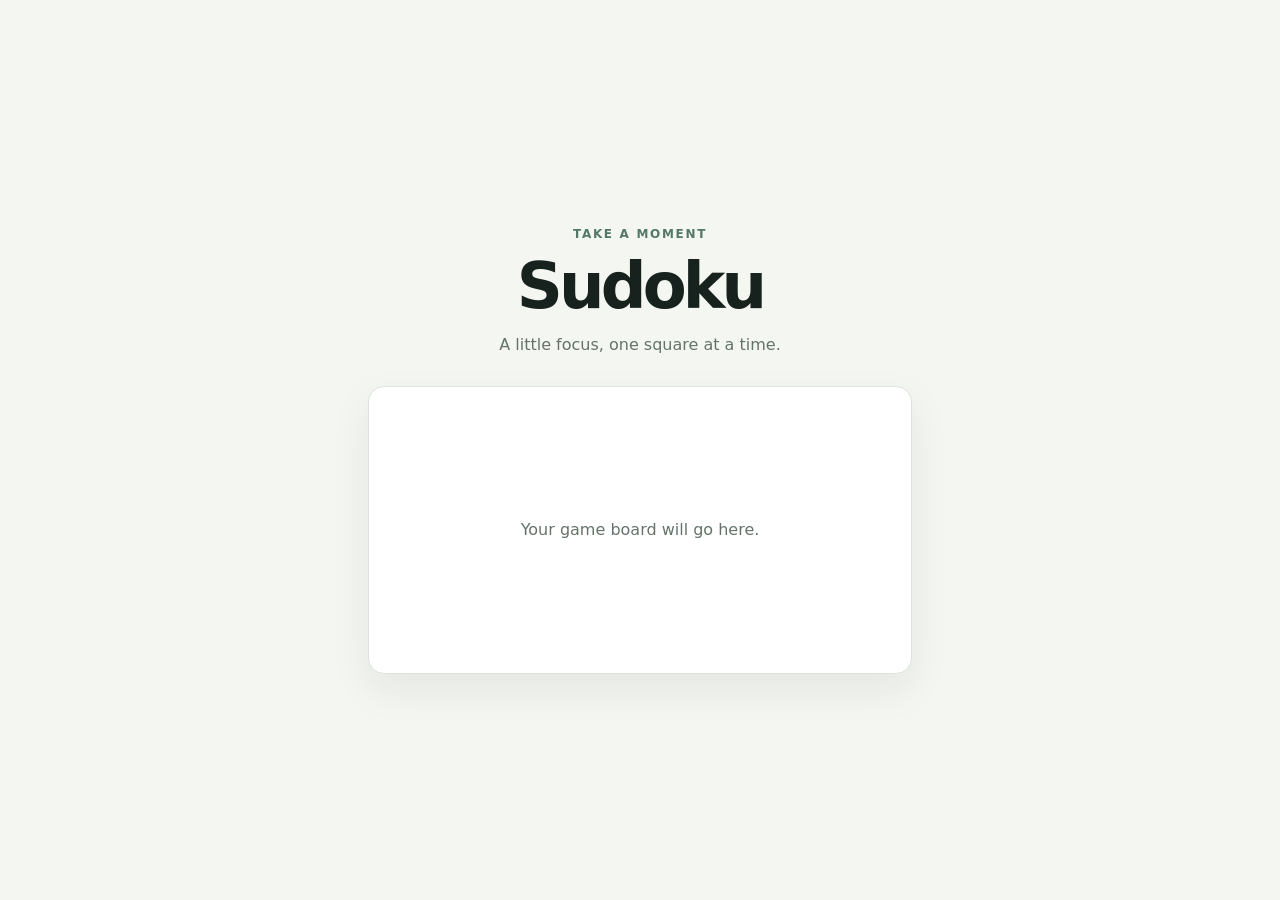
==== index.html @ d91d29fe "initial commit" ====
<!doctype html>
<html lang="en">
  <head>
    <meta charset="utf-8" />
    <meta name="viewport" content="width=device-width, initial-scale=1" />
    <meta
      name="description"
      content="A Sudoku game for your browser."
    />
    <title>Sudoku</title>
    <link rel="stylesheet" href="styles.css" />
    <script src="script.js" defer></script>
  </head>
  <body>
    <main class="app">
      <header class="app-header">
        <p class="eyebrow">Take a moment</p>
        <h1>Sudoku</h1>
        <p class="intro">A little focus, one square at a time.</p>
      </header>

      <section class="game" aria-label="Sudoku game">
        <p class="placeholder">Your game board will go here.</p>
      </section>
    </main>
  </body>
</html>
---- styles.css ----
:root {
  color-scheme: light;
  font-family: system-ui, -apple-system, BlinkMacSystemFont, "Segoe UI",
    sans-serif;
  color: #17211d;
  background: #f4f6f1;
  font-synthesis: none;
  text-rendering: optimizeLegibility;
  -webkit-font-smoothing: antialiased;
  -moz-osx-font-smoothing: grayscale;
}

* {
  box-sizing: border-box;
}

body {
  min-width: 320px;
  min-height: 100vh;
  margin: 0;
  display: grid;
  place-items: center;
  padding: 2rem 1rem;
}

.app {
  width: min(100%, 34rem);
  text-align: center;
}

.app-header {
  margin-bottom: 2rem;
}

.eyebrow {
  margin: 0 0 0.5rem;
  color: #547866;
  font-size: 0.75rem;
  font-weight: 700;
  letter-spacing: 0.14em;
  text-transform: uppercase;
}

h1 {
  margin: 0;
  font-size: clamp(2.5rem, 8vw, 4rem);
  letter-spacing: -0.06em;
}

.intro {
  margin: 0.75rem 0 0;
  color: #64736a;
}

.game {
  min-height: 18rem;
  display: grid;
  place-items: center;
  padding: 1.5rem;
  border: 1px solid #dce4dc;
  border-radius: 1rem;
  background: #fff;
  box-shadow: 0 1rem 2.5rem rgb(23 33 29 / 7%);
}

.placeholder {
  color: #64736a;
}
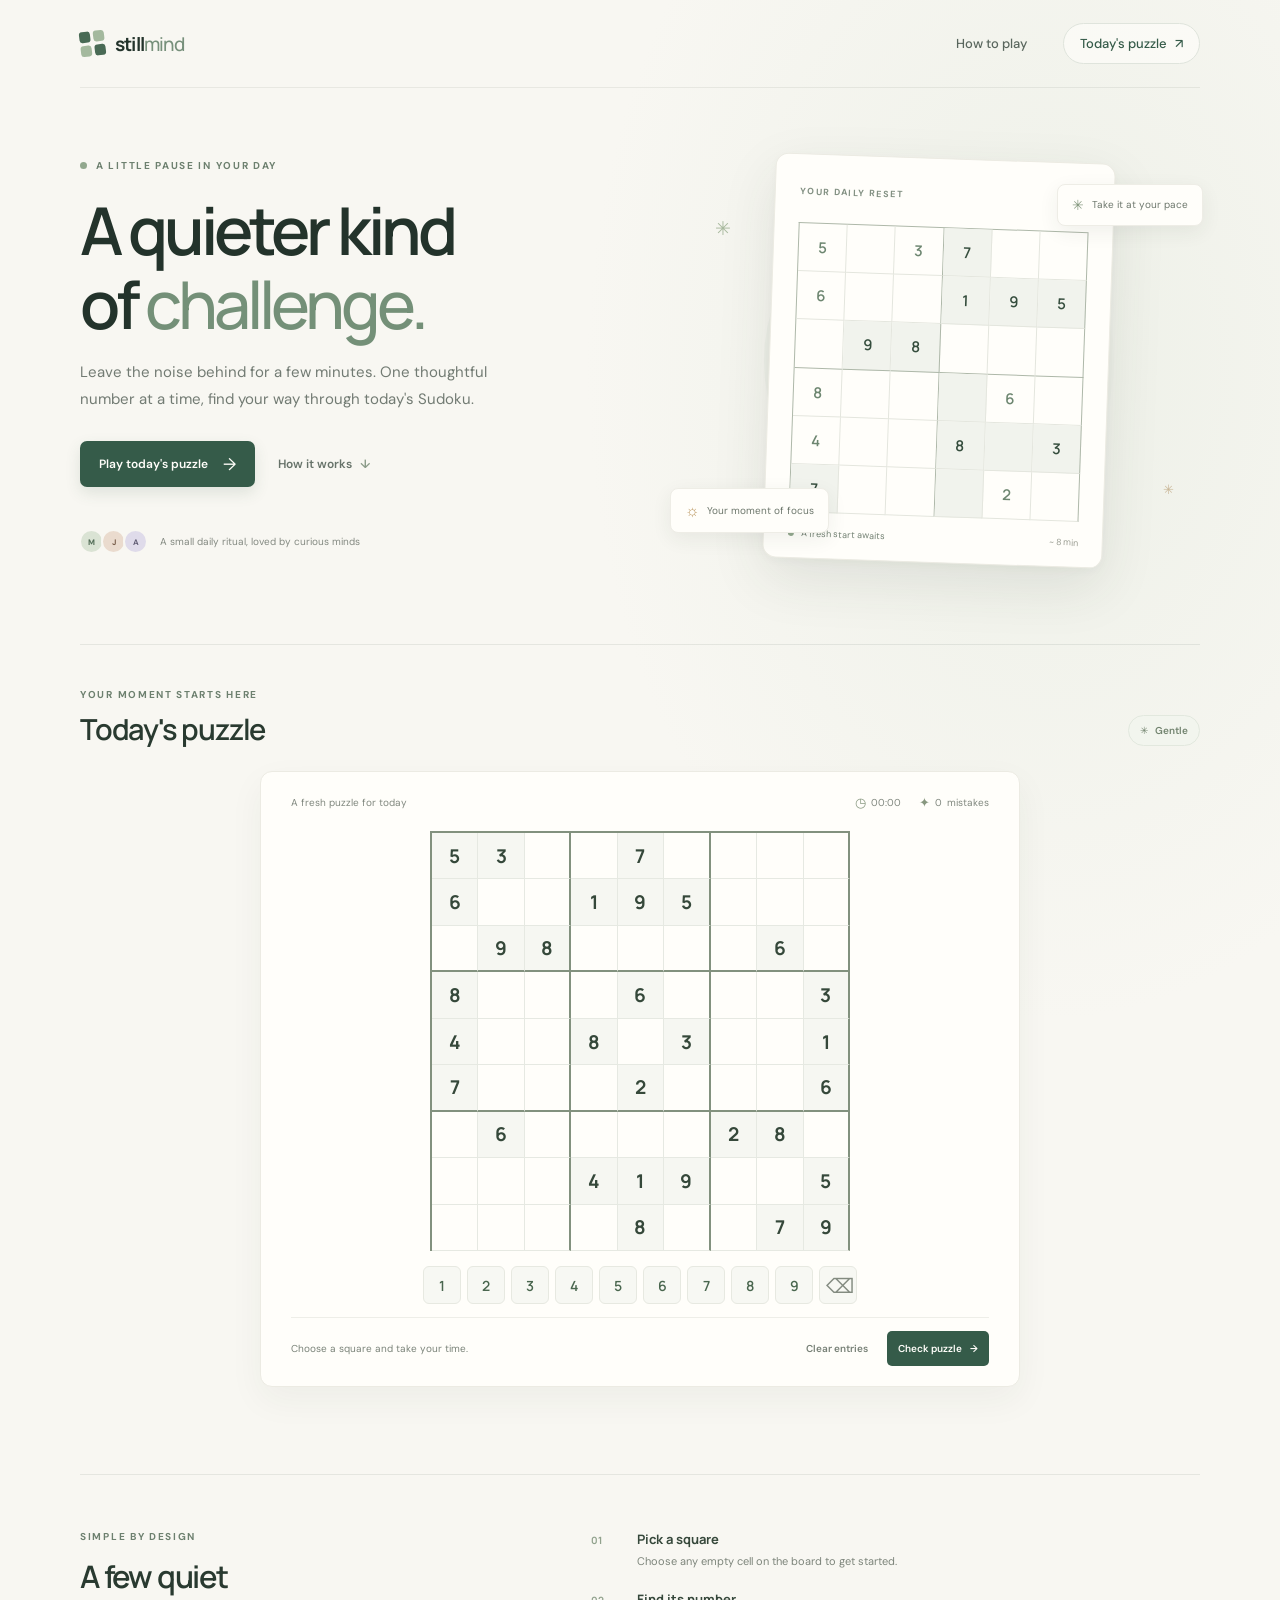
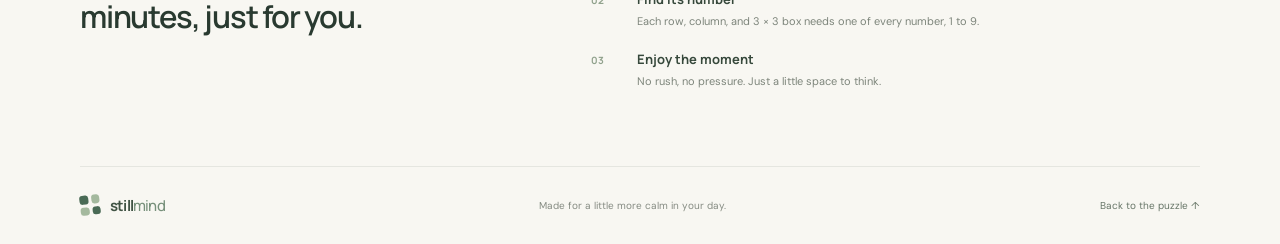
==== commit 7896a821: "Home Page" ====
--- a/index.html
+++ b/index.html
@@ -5,23 +5,148 @@
     <meta name="viewport" content="width=device-width, initial-scale=1" />
     <meta
       name="description"
-      content="A Sudoku game for your browser."
+      content="Take a mindful break with a free daily Sudoku puzzle. No rush, just one square at a time."
     />
-    <title>Sudoku</title>
+    <meta name="theme-color" content="#f8f7f2" />
+    <title>Sudoku — a little space to think</title>
     <link rel="stylesheet" href="styles.css" />
     <script src="script.js" defer></script>
   </head>
   <body>
-    <main class="app">
-      <header class="app-header">
-        <p class="eyebrow">Take a moment</p>
-        <h1>Sudoku</h1>
-        <p class="intro">A little focus, one square at a time.</p>
-      </header>
+    <header class="site-header">
+      <a class="brand" href="#" aria-label="Sudoku home">
+        <span class="brand-mark" aria-hidden="true">
+          <span></span><span></span><span></span><span></span>
+        </span>
+        <span>still<span class="brand-name">mind</span></span>
+      </a>
+      <nav class="site-nav" aria-label="Main navigation">
+        <a href="#how-to-play">How to play</a>
+        <a class="nav-cta" href="#play">Today's puzzle <span aria-hidden="true">↗</span></a>
+      </nav>
+    </header>
 
-      <section class="game" aria-label="Sudoku game">
-        <p class="placeholder">Your game board will go here.</p>
+    <main>
+      <section class="hero" aria-labelledby="hero-title">
+        <div class="hero-copy">
+          <p class="eyebrow"><span class="eyebrow-dot"></span> A little pause in your day</p>
+          <h1 id="hero-title">A quieter kind<br />of <span>challenge.</span></h1>
+          <p class="hero-description">
+            Leave the noise behind for a few minutes. One thoughtful number at a time,
+            find your way through today's Sudoku.
+          </p>
+          <div class="hero-actions">
+            <a class="button button-primary" href="#play" data-start-game>
+              Play today's puzzle <span aria-hidden="true">→</span>
+            </a>
+            <a class="text-link" href="#how-to-play">How it works <span aria-hidden="true">↓</span></a>
+          </div>
+          <div class="social-proof">
+            <span class="avatar-stack" aria-hidden="true"><i>M</i><i>J</i><i>A</i></span>
+            <span>A small daily ritual, loved by curious minds</span>
+          </div>
+        </div>
+
+        <div class="hero-art" aria-label="A preview of today's Sudoku puzzle">
+          <div class="floating-note note-top"><span class="note-icon">✳</span> Take it at your pace</div>
+          <div class="preview-card">
+            <div class="preview-heading">
+              <span class="preview-label">YOUR DAILY RESET</span>
+              <span class="calendar-icon" aria-hidden="true">✳</span>
+            </div>
+            <div class="preview-grid" aria-hidden="true">
+              <span>5</span><span></span><span>3</span><span class="mini-given">7</span><span></span><span></span>
+              <span>6</span><span></span><span></span><span>1</span><span>9</span><span>5</span>
+              <span></span><span>9</span><span>8</span><span></span><span></span><span></span>
+              <span>8</span><span></span><span></span><span></span><span>6</span><span></span>
+              <span>4</span><span></span><span></span><span>8</span><span></span><span>3</span>
+              <span>7</span><span></span><span></span><span></span><span>2</span><span></span>
+            </div>
+            <div class="preview-footer">
+              <span><span class="status-dot"></span> A fresh start awaits</span>
+              <span class="preview-time">~ 8 min</span>
+            </div>
+          </div>
+          <div class="floating-note note-bottom"><span aria-hidden="true">☼</span> Your moment of focus</div>
+          <span class="art-sparkle sparkle-one" aria-hidden="true">✳</span>
+          <span class="art-sparkle sparkle-two" aria-hidden="true">✳</span>
+        </div>
+      </section>
+
+      <section class="play-section" id="play" aria-labelledby="play-title">
+        <div class="section-heading">
+          <div>
+            <p class="eyebrow">Your moment starts here</p>
+            <h2 id="play-title">Today's puzzle</h2>
+          </div>
+          <span class="difficulty-pill"><span aria-hidden="true">✳</span> Gentle</span>
+        </div>
+
+        <div class="game-card">
+          <div class="game-topline">
+            <span class="game-date">A fresh puzzle for today</span>
+            <div class="game-stats" aria-label="Game statistics">
+              <span><span aria-hidden="true">◷</span> <span id="timer">00:00</span></span>
+              <span><span aria-hidden="true">✦</span> <span id="mistakes">0</span> mistakes</span>
+            </div>
+          </div>
+          <div
+            class="sudoku-board"
+            id="sudoku-board"
+            role="group"
+            aria-label="Sudoku board"
+          ></div>
+          <div class="number-pad" aria-label="Choose a number">
+            <button type="button" class="number-button" data-number="1" aria-label="Enter 1">1</button>
+            <button type="button" class="number-button" data-number="2" aria-label="Enter 2">2</button>
+            <button type="button" class="number-button" data-number="3" aria-label="Enter 3">3</button>
+            <button type="button" class="number-button" data-number="4" aria-label="Enter 4">4</button>
+            <button type="button" class="number-button" data-number="5" aria-label="Enter 5">5</button>
+            <button type="button" class="number-button" data-number="6" aria-label="Enter 6">6</button>
+            <button type="button" class="number-button" data-number="7" aria-label="Enter 7">7</button>
+            <button type="button" class="number-button" data-number="8" aria-label="Enter 8">8</button>
+            <button type="button" class="number-button" data-number="9" aria-label="Enter 9">9</button>
+            <button type="button" class="erase-button" data-erase aria-label="Erase selected square">⌫</button>
+          </div>
+          <div class="game-bottom">
+            <p class="game-message" id="game-message" aria-live="polite">Choose a square and take your time.</p>
+            <div class="game-actions">
+              <button type="button" class="button button-quiet" id="clear-button">Clear entries</button>
+              <button type="button" class="button button-check" id="check-button">Check puzzle <span aria-hidden="true">→</span></button>
+            </div>
+          </div>
+        </div>
+      </section>
+
+      <section class="how-section" id="how-to-play" aria-labelledby="how-title">
+        <div class="how-intro">
+          <p class="eyebrow">Simple by design</p>
+          <h2 id="how-title">A few quiet<br />minutes, just for you.</h2>
+        </div>
+        <div class="how-steps">
+          <article class="how-step">
+            <span class="step-number">01</span>
+            <div><h3>Pick a square</h3><p>Choose any empty cell on the board to get started.</p></div>
+          </article>
+          <article class="how-step">
+            <span class="step-number">02</span>
+            <div><h3>Find its number</h3><p>Each row, column, and 3 × 3 box needs one of every number, 1 to 9.</p></div>
+          </article>
+          <article class="how-step">
+            <span class="step-number">03</span>
+            <div><h3>Enjoy the moment</h3><p>No rush, no pressure. Just a little space to think.</p></div>
+          </article>
+        </div>
       </section>
     </main>
+
+    <footer class="site-footer">
+      <a class="brand footer-brand" href="#" aria-label="Stillmind home">
+        <span class="brand-mark" aria-hidden="true"><span></span><span></span><span></span><span></span></span>
+        <span>still<span class="brand-name">mind</span></span>
+      </a>
+      <p>Made for a little more calm in your day.</p>
+      <a href="#play">Back to the puzzle ↑</a>
+    </footer>
   </body>
 </html>
--- a/styles.css
+++ b/styles.css
@@ -1,68 +1,957 @@
+@import url("https://fonts.googleapis.com/css2?family=DM+Sans:wght@400;500;600;700&family=Manrope:wght@400;500;600;700;800&display=swap");
+
 :root {
   color-scheme: light;
-  font-family: system-ui, -apple-system, BlinkMacSystemFont, "Segoe UI",
-    sans-serif;
-  color: #17211d;
-  background: #f4f6f1;
+  font-family: "DM Sans", sans-serif;
+  color: #23332b;
+  background: #f8f7f2;
   font-synthesis: none;
   text-rendering: optimizeLegibility;
   -webkit-font-smoothing: antialiased;
-  -moz-osx-font-smoothing: grayscale;
+  --ink: #23332b;
+  --muted: #788078;
+  --green: #355b49;
+  --green-dark: #294a3a;
+  --sage: #e8eee6;
+  --line: #e8e8df;
+  --paper: #fffefa;
 }
 
 * {
   box-sizing: border-box;
 }
 
+html {
+  scroll-behavior: smooth;
+  scroll-padding-top: 5rem;
+}
+
 body {
   min-width: 320px;
-  min-height: 100vh;
   margin: 0;
+  background:
+    radial-gradient(ellipse at 82% 20%, rgb(223 231 218 / 42%), transparent 29rem),
+    #f8f7f2;
+}
+
+button,
+a {
+  -webkit-tap-highlight-color: transparent;
+}
+
+a {
+  color: inherit;
+  text-decoration: none;
+}
+
+button {
+  font: inherit;
+}
+
+button:focus-visible,
+a:focus-visible {
+  outline: 3px solid #9ab59d;
+  outline-offset: 3px;
+}
+
+.site-header,
+main,
+.site-footer {
+  width: min(1120px, calc(100% - 64px));
+  margin-inline: auto;
+}
+
+.site-header {
+  height: 88px;
+  display: flex;
+  align-items: center;
+  justify-content: space-between;
+  border-bottom: 1px solid rgb(42 57 47 / 8%);
+}
+
+.brand {
+  display: inline-flex;
+  align-items: center;
+  gap: 10px;
+  font-family: Manrope, sans-serif;
+  font-size: 19px;
+  font-weight: 700;
+  letter-spacing: -0.8px;
+}
+
+.brand-name {
+  color: #77907b;
+  font-weight: 500;
+}
+
+.brand-mark {
+  width: 25px;
+  height: 25px;
+  display: grid;
+  grid-template-columns: repeat(2, 1fr);
+  gap: 3px;
+  transform: rotate(-7deg);
+}
+
+.brand-mark span {
+  border-radius: 3px;
+  background: #496a55;
+}
+
+.brand-mark span:nth-child(2),
+.brand-mark span:nth-child(3) {
+  background: #a4b99e;
+}
+
+.site-nav {
+  display: flex;
+  align-items: center;
+  gap: 36px;
+  color: #59665d;
+  font-size: 13px;
+  font-weight: 500;
+}
+
+.site-nav a,
+.site-footer a {
+  transition: color 160ms ease;
+}
+
+.site-nav a:hover,
+.site-footer a:hover {
+  color: var(--green);
+}
+
+.site-nav .nav-cta {
+  padding: 11px 16px;
+  border: 1px solid #dfe4dc;
+  border-radius: 999px;
+  color: var(--green);
+  background: rgb(255 254 250 / 65%);
+}
+
+.nav-cta span {
+  margin-left: 5px;
+}
+
+.hero {
+  min-height: 556px;
+  display: grid;
+  grid-template-columns: 1.03fr 0.97fr;
+  align-items: center;
+  gap: 45px;
+  padding: 63px 0 74px;
+}
+
+.hero-copy {
+  padding-bottom: 8px;
+}
+
+.eyebrow {
+  display: flex;
+  align-items: center;
+  gap: 9px;
+  margin: 0;
+  color: #6d806f;
+  font-size: 10px;
+  font-weight: 700;
+  letter-spacing: 1.7px;
+  text-transform: uppercase;
+}
+
+.eyebrow-dot,
+.status-dot {
+  width: 7px;
+  height: 7px;
+  border-radius: 50%;
+  background: #92a88e;
+}
+
+h1,
+h2,
+h3,
+p {
+  margin-top: 0;
+}
+
+h1,
+h2,
+h3 {
+  font-family: Manrope, sans-serif;
+}
+
+h1 {
+  margin: 22px 0 18px;
+  font-size: clamp(45px, 5.2vw, 66px);
+  font-weight: 600;
+  letter-spacing: -4px;
+  line-height: 1.12;
+}
+
+h1 span {
+  color: #749078;
+  font-weight: 500;
+}
+
+.hero-description {
+  max-width: 426px;
+  margin-bottom: 28px;
+  color: #727b73;
+  font-size: 15px;
+  line-height: 1.8;
+}
+
+.hero-actions {
+  display: flex;
+  align-items: center;
+  gap: 23px;
+}
+
+.button {
+  min-height: 46px;
+  display: inline-flex;
+  align-items: center;
+  justify-content: center;
+  gap: 15px;
+  border: 0;
+  border-radius: 7px;
+  cursor: pointer;
+  font-size: 12px;
+  font-weight: 600;
+  transition: background 160ms ease, transform 160ms ease;
+}
+
+.button:hover {
+  transform: translateY(-1px);
+}
+
+.button-primary {
+  padding: 0 19px;
+  color: #fffefa;
+  background: var(--green);
+  box-shadow: 0 6px 15px rgb(53 91 73 / 13%);
+}
+
+.button-primary:hover,
+.button-check:hover {
+  background: var(--green-dark);
+}
+
+.button-primary span {
+  font-size: 17px;
+  font-weight: 400;
+}
+
+.text-link {
+  color: #67736a;
+  font-size: 12px;
+  font-weight: 600;
+}
+
+.text-link span {
+  margin-left: 5px;
+  color: #8a9b88;
+}
+
+.social-proof {
+  display: flex;
+  align-items: center;
+  gap: 12px;
+  margin-top: 42px;
+  color: #838981;
+  font-size: 10px;
+}
+
+.avatar-stack {
+  display: flex;
+  padding-left: 2px;
+}
+
+.avatar-stack i {
+  width: 25px;
+  height: 25px;
   display: grid;
   place-items: center;
-  padding: 2rem 1rem;
-}
-
-.app {
-  width: min(100%, 34rem);
-  text-align: center;
-}
-
-.app-header {
-  margin-bottom: 2rem;
-}
-
-.eyebrow {
-  margin: 0 0 0.5rem;
-  color: #547866;
-  font-size: 0.75rem;
+  margin-left: -3px;
+  border: 2px solid #f8f7f2;
+  border-radius: 50%;
+  color: #506b55;
+  background: #dae3d4;
+  font-size: 8px;
+  font-style: normal;
   font-weight: 700;
-  letter-spacing: 0.14em;
-  text-transform: uppercase;
-}
-
-h1 {
+}
+
+.avatar-stack i:nth-child(2) {
+  color: #775c49;
+  background: #eadbce;
+}
+
+.avatar-stack i:nth-child(3) {
+  color: #625e76;
+  background: #dfdbea;
+}
+
+.hero-art {
+  min-height: 385px;
+  position: relative;
+  display: grid;
+  place-items: center;
+}
+
+.hero-art::before {
+  width: 350px;
+  height: 350px;
+  position: absolute;
+  border-radius: 50%;
+  background: #edf0e7;
+  content: "";
+}
+
+.preview-card {
+  width: min(100%, 340px);
+  position: relative;
+  z-index: 1;
+  padding: 23px 24px 18px;
+  border: 1px solid #ecebe3;
+  border-radius: 13px;
+  background: var(--paper);
+  box-shadow: 0 20px 55px rgb(46 60 46 / 10%), 0 3px 8px rgb(46 60 46 / 3%);
+  transform: rotate(2deg);
+}
+
+.preview-heading,
+.preview-footer {
+  display: flex;
+  align-items: center;
+  justify-content: space-between;
+}
+
+.preview-heading {
+  margin-bottom: 17px;
+}
+
+.preview-label {
+  color: #829082;
+  font-size: 9px;
+  font-weight: 700;
+  letter-spacing: 1.4px;
+}
+
+.calendar-icon {
+  width: 28px;
+  height: 28px;
+  display: grid;
+  place-items: center;
+  border-radius: 50%;
+  color: #6f8a70;
+  background: #edf2e9;
+  font-size: 14px;
+}
+
+.preview-grid {
+  display: grid;
+  grid-template-columns: repeat(6, 1fr);
+  border-top: 1.5px solid #aeb8a9;
+  border-left: 1.5px solid #aeb8a9;
+}
+
+.preview-grid span {
+  aspect-ratio: 1;
+  display: grid;
+  place-items: center;
+  border-right: 1px solid #e4e6de;
+  border-bottom: 1px solid #e4e6de;
+  color: #6d8670;
+  font-family: Manrope, sans-serif;
+  font-size: 15px;
+  font-weight: 600;
+}
+
+.preview-grid span:nth-child(3n) {
+  border-right: 1.5px solid #aeb8a9;
+}
+
+.preview-grid span:nth-child(n + 13):nth-child(-n + 18) {
+  border-bottom: 1.5px solid #aeb8a9;
+}
+
+.preview-grid span:nth-child(6n + 1) {
+  border-left: 0;
+}
+
+.preview-grid span:nth-child(4),
+.preview-grid span:nth-child(10),
+.preview-grid span:nth-child(11),
+.preview-grid span:nth-child(12),
+.preview-grid span:nth-child(14),
+.preview-grid span:nth-child(15),
+.preview-grid span:nth-child(22),
+.preview-grid span:nth-child(28),
+.preview-grid span:nth-child(29),
+.preview-grid span:nth-child(30),
+.preview-grid span:nth-child(31),
+.preview-grid span:nth-child(34) {
+  color: #354d3d;
+  background: #f1f3ed;
+}
+
+.preview-footer {
+  margin-top: 15px;
+  color: #728072;
+  font-size: 9px;
+}
+
+.preview-footer > span:first-child {
+  display: flex;
+  align-items: center;
+  gap: 7px;
+}
+
+.status-dot {
+  width: 6px;
+  height: 6px;
+}
+
+.preview-time {
+  color: #9a9d92;
+}
+
+.floating-note {
+  position: absolute;
+  z-index: 2;
+  display: flex;
+  align-items: center;
+  gap: 8px;
+  padding: 11px 14px;
+  border: 1px solid #eeede6;
+  border-radius: 8px;
+  background: var(--paper);
+  box-shadow: 0 6px 20px rgb(46 60 46 / 7%);
+  color: #6d776c;
+  font-size: 10px;
+}
+
+.note-top {
+  top: 26px;
+  right: -3px;
+}
+
+.note-icon {
+  color: #83977d;
+  font-size: 14px;
+}
+
+.note-bottom {
+  bottom: 30px;
+  left: -9px;
+}
+
+.note-bottom > span {
+  color: #bd9a65;
+  font-size: 16px;
+}
+
+.art-sparkle {
+  position: absolute;
+  color: #a8b99e;
+  font-size: 19px;
+}
+
+.sparkle-one {
+  top: 58px;
+  left: 36px;
+}
+
+.sparkle-two {
+  right: 26px;
+  bottom: 65px;
+  color: #c9b797;
+  font-size: 13px;
+}
+
+.play-section {
+  padding: 43px 0 87px;
+  border-top: 1px solid rgb(42 57 47 / 9%);
+}
+
+.section-heading {
+  display: flex;
+  align-items: end;
+  justify-content: space-between;
+  margin-bottom: 22px;
+}
+
+.section-heading .eyebrow {
+  margin-bottom: 8px;
+}
+
+h2 {
+  margin-bottom: 0;
+  color: #293a30;
+  font-size: 29px;
+  font-weight: 600;
+  letter-spacing: -1.2px;
+}
+
+.difficulty-pill {
+  display: inline-flex;
+  align-items: center;
+  gap: 7px;
+  margin-bottom: 3px;
+  padding: 8px 11px;
+  border: 1px solid #e2e8de;
+  border-radius: 999px;
+  color: #71836e;
+  background: #f2f5ee;
+  font-size: 10px;
+  font-weight: 600;
+}
+
+.game-card {
+  max-width: 760px;
+  margin-inline: auto;
+  padding: 22px 30px 19px;
+  border: 1px solid #ecebe3;
+  border-radius: 12px;
+  background: var(--paper);
+  box-shadow: 0 13px 35px rgb(46 60 46 / 5%);
+}
+
+.game-topline,
+.game-stats,
+.game-bottom,
+.game-actions {
+  display: flex;
+  align-items: center;
+}
+
+.game-topline,
+.game-bottom {
+  justify-content: space-between;
+}
+
+.game-date,
+.game-stats {
+  color: #81887f;
+  font-size: 10px;
+}
+
+.game-stats {
+  gap: 18px;
+}
+
+.game-stats > span {
+  display: inline-flex;
+  align-items: center;
+  gap: 5px;
+}
+
+.game-stats > span > span:first-child {
+  color: #87977f;
+  font-size: 13px;
+}
+
+.sudoku-board {
+  width: min(100%, 420px);
+  display: grid;
+  grid-template-columns: repeat(9, minmax(0, 1fr));
+  overflow: hidden;
+  margin: 20px auto 15px;
+  border-top: 2px solid #82917e;
+  border-left: 2px solid #82917e;
+  background: white;
+  touch-action: manipulation;
+}
+
+.sudoku-cell {
+  aspect-ratio: 1;
+  display: grid;
+  place-items: center;
+  min-width: 0;
+  padding: 0;
+  border: 0;
+  border-right: 1px solid #e6e9e2;
+  border-bottom: 1px solid #e6e9e2;
+  border-radius: 0;
+  color: #6a876e;
+  background: #fffefa;
+  cursor: pointer;
+  font-family: Manrope, sans-serif;
+  font-size: clamp(14px, 3.2vw, 19px);
+  font-weight: 500;
+  transition: background 100ms ease;
+}
+
+.sudoku-cell:nth-child(3n) {
+  border-right: 2px solid #82917e;
+}
+
+.sudoku-cell:nth-child(n + 19):nth-child(-n + 27),
+.sudoku-cell:nth-child(n + 46):nth-child(-n + 54) {
+  border-bottom: 2px solid #82917e;
+}
+
+.sudoku-cell.given {
+  color: #35483a;
+  background: #f6f7f2;
+  font-weight: 700;
+}
+
+.sudoku-cell.related {
+  background: #f0f3ec;
+}
+
+.sudoku-cell.same-number {
+  color: #355b49;
+  background: #e4ecdf;
+  font-weight: 700;
+}
+
+.sudoku-cell.selected {
+  position: relative;
+  z-index: 1;
+  outline: 2px solid #789477;
+  outline-offset: -2px;
+  background: #e7eee2;
+}
+
+.sudoku-cell.error {
+  color: #a34f42;
+  background: #f7e9e5;
+}
+
+.sudoku-cell:disabled {
+  cursor: default;
+  opacity: 1;
+  -webkit-text-fill-color: currentColor;
+}
+
+.number-pad {
+  display: flex;
+  flex-wrap: wrap;
+  justify-content: center;
+  gap: 6px;
+  margin: 0 auto;
+}
+
+.number-button,
+.erase-button {
+  width: 38px;
+  height: 38px;
+  display: grid;
+  place-items: center;
+  border: 1px solid #e7e9e1;
+  border-radius: 6px;
+  color: #49664e;
+  background: #f7f8f3;
+  cursor: pointer;
+  font-family: Manrope, sans-serif;
+  font-size: 14px;
+  font-weight: 600;
+  transition: background 140ms ease, border-color 140ms ease;
+}
+
+.number-button:hover,
+.erase-button:hover {
+  border-color: #bfcebb;
+  background: #eaf0e6;
+}
+
+.erase-button {
+  color: #838b80;
+  font-size: 20px;
+}
+
+.game-bottom {
+  min-height: 50px;
+  gap: 14px;
+  margin-top: 13px;
+  padding-top: 12px;
+  border-top: 1px solid #eeeee8;
+}
+
+.game-message {
+  margin-bottom: 0;
+  color: #7a8379;
+  font-size: 10px;
+}
+
+.game-message.success {
+  color: #47774e;
+  font-weight: 600;
+}
+
+.game-message.error-message {
+  color: #a34f42;
+}
+
+.game-actions {
+  gap: 8px;
+}
+
+.button-quiet,
+.button-check {
+  min-height: 35px;
+  padding: 0 11px;
+  border-radius: 5px;
+  font-size: 10px;
+}
+
+.button-quiet {
+  color: #778076;
+  background: transparent;
+}
+
+.button-quiet:hover {
+  background: #f1f3ed;
+}
+
+.button-check {
+  gap: 8px;
+  color: #fffefa;
+  background: var(--green);
+}
+
+.how-section {
+  display: grid;
+  grid-template-columns: 0.85fr 1.15fr;
+  gap: 60px;
+  padding: 55px 0 75px;
+  border-top: 1px solid rgb(42 57 47 / 9%);
+}
+
+.how-intro .eyebrow {
+  margin-bottom: 13px;
+}
+
+.how-intro h2 {
+  font-size: 31px;
+  line-height: 1.3;
+}
+
+.how-steps {
+  display: grid;
+  gap: 20px;
+}
+
+.how-step {
+  display: grid;
+  grid-template-columns: 33px 1fr;
+  gap: 13px;
+}
+
+.step-number {
+  padding-top: 3px;
+  color: #91a28d;
+  font-family: Manrope, sans-serif;
+  font-size: 10px;
+  font-weight: 700;
+}
+
+.how-step h3 {
+  margin-bottom: 4px;
+  color: #36483b;
+  font-size: 13px;
+  font-weight: 700;
+}
+
+.how-step p {
+  margin-bottom: 0;
+  color: #7d857b;
+  font-size: 11px;
+  line-height: 1.65;
+}
+
+.site-footer {
+  min-height: 78px;
+  display: flex;
+  align-items: center;
+  justify-content: space-between;
+  border-top: 1px solid rgb(42 57 47 / 9%);
+  color: #858b82;
+  font-size: 10px;
+}
+
+.footer-brand {
+  color: #405344;
+  font-size: 15px;
+}
+
+.footer-brand .brand-mark {
+  width: 20px;
+  height: 20px;
+}
+
+.site-footer p {
   margin: 0;
-  font-size: clamp(2.5rem, 8vw, 4rem);
-  letter-spacing: -0.06em;
-}
-
-.intro {
-  margin: 0.75rem 0 0;
-  color: #64736a;
-}
-
-.game {
-  min-height: 18rem;
-  display: grid;
-  place-items: center;
-  padding: 1.5rem;
-  border: 1px solid #dce4dc;
-  border-radius: 1rem;
-  background: #fff;
-  box-shadow: 0 1rem 2.5rem rgb(23 33 29 / 7%);
-}
-
-.placeholder {
-  color: #64736a;
-}
+}
+
+.site-footer > a:last-child {
+  color: #667567;
+}
+
+@media (max-width: 760px) {
+  .site-header,
+  main,
+  .site-footer {
+    width: min(100% - 40px, 560px);
+  }
+
+  .site-header {
+    height: 72px;
+  }
+
+  .site-nav {
+    gap: 16px;
+    font-size: 11px;
+  }
+
+  .site-nav .nav-cta {
+    padding: 9px 11px;
+  }
+
+  .hero {
+    grid-template-columns: 1fr;
+    gap: 15px;
+    padding: 58px 0 54px;
+  }
+
+  h1 {
+    font-size: clamp(46px, 10vw, 62px);
+  }
+
+  .hero-art {
+    min-height: 335px;
+    margin-top: 5px;
+  }
+
+  .hero-art::before {
+    width: 300px;
+    height: 300px;
+  }
+
+  .preview-card {
+    width: min(100% - 38px, 330px);
+  }
+
+  .note-top {
+    top: 7px;
+    right: 0;
+  }
+
+  .note-bottom {
+    bottom: 12px;
+    left: 0;
+  }
+
+  .play-section {
+    padding: 35px 0 65px;
+  }
+
+  .game-card {
+    padding: 18px 17px 15px;
+  }
+
+  .how-section {
+    grid-template-columns: 1fr;
+    gap: 28px;
+    padding: 45px 0 55px;
+  }
+}
+
+@media (max-width: 480px) {
+  .site-header,
+  main,
+  .site-footer {
+    width: calc(100% - 32px);
+  }
+
+  .brand {
+    gap: 7px;
+    font-size: 17px;
+  }
+
+  .site-nav {
+    gap: 12px;
+    font-size: 10px;
+  }
+
+  .site-nav .nav-cta {
+    padding: 8px 9px;
+  }
+
+  .hero {
+    padding-top: 45px;
+  }
+
+  h1 {
+    letter-spacing: -3px;
+  }
+
+  .hero-description {
+    font-size: 14px;
+  }
+
+  .social-proof {
+    margin-top: 31px;
+    font-size: 9px;
+  }
+
+  .section-heading {
+    align-items: center;
+  }
+
+  h2 {
+    font-size: 26px;
+  }
+
+  .game-card {
+    padding-inline: 11px;
+  }
+
+  .game-date,
+  .game-stats {
+    font-size: 9px;
+  }
+
+  .game-stats {
+    gap: 9px;
+  }
+
+  .number-pad {
+    gap: 4px;
+  }
+
+  .number-button,
+  .erase-button {
+    width: 32px;
+    height: 36px;
+  }
+
+  .game-bottom {
+    align-items: flex-start;
+    flex-direction: column;
+  }
+
+  .site-footer {
+    min-height: 90px;
+    flex-wrap: wrap;
+    gap: 4px 12px;
+    padding: 15px 0;
+  }
+
+  .site-footer p {
+    order: 1;
+    width: 100%;
+  }
+}
+
+@media (prefers-reduced-motion: reduce) {
+  *,
+  *::before,
+  *::after {
+    scroll-behavior: auto !important;
+    transition-duration: 0.01ms !important;
+  }
+}
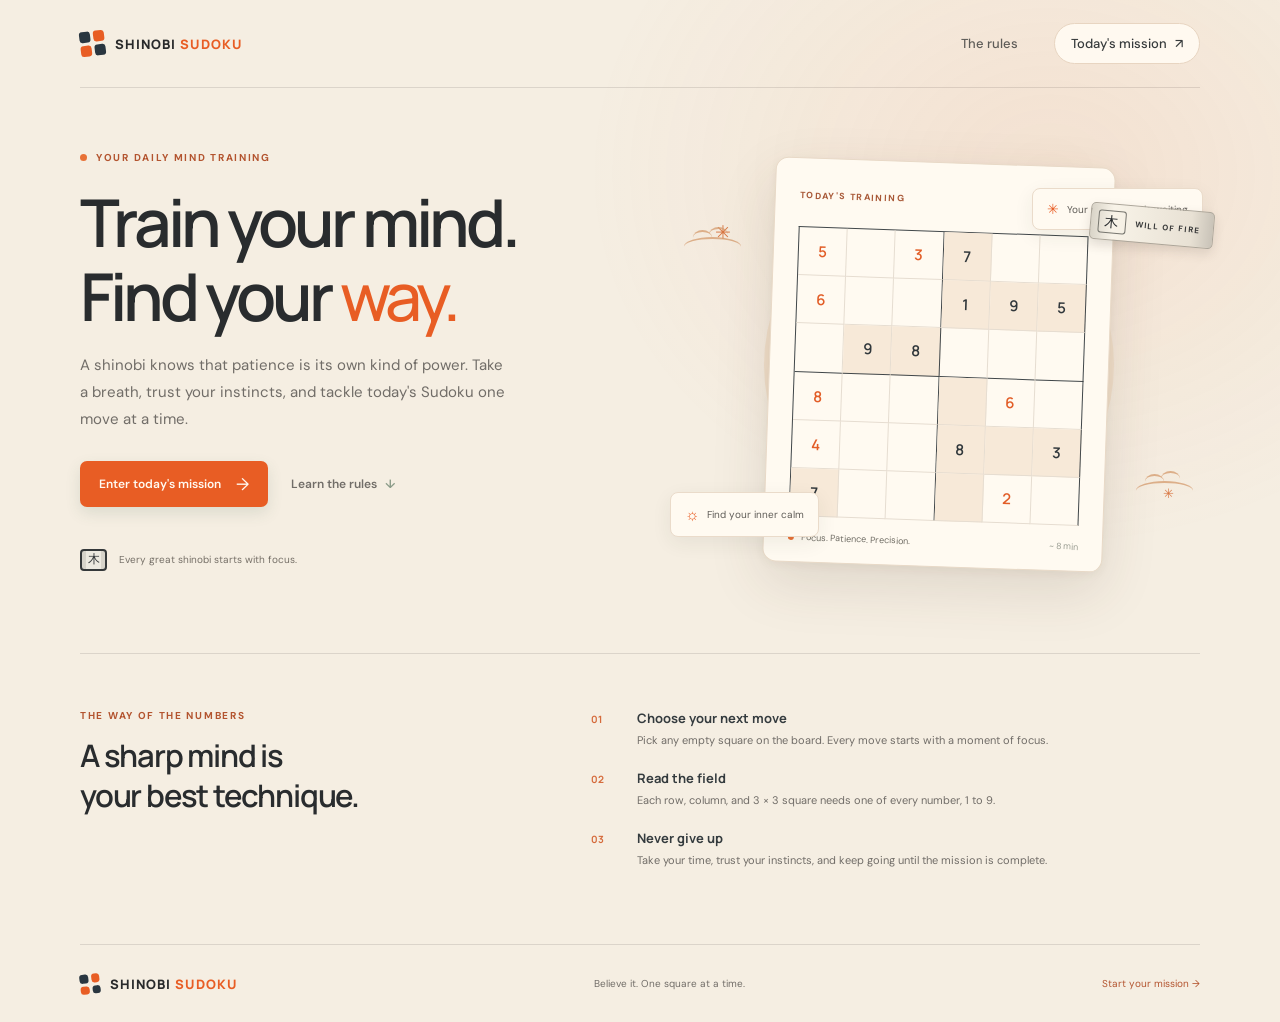
==== commit 1ab5f4b3: "Puzzle Page" ====
--- a/index.html
+++ b/index.html
@@ -5,53 +5,55 @@
     <meta name="viewport" content="width=device-width, initial-scale=1" />
     <meta
       name="description"
-      content="Take a mindful break with a free daily Sudoku puzzle. No rush, just one square at a time."
+      content="Train your focus with a Naruto-inspired daily Sudoku challenge. Take a breath, trust your instincts, and find your next move."
     />
-    <meta name="theme-color" content="#f8f7f2" />
-    <title>Sudoku — a little space to think</title>
+    <meta name="theme-color" content="#f5eee2" />
+    <title>Shinobi Sudoku — Train your mind</title>
     <link rel="stylesheet" href="styles.css" />
-    <script src="script.js" defer></script>
   </head>
-  <body>
+  <body class="home-page">
     <header class="site-header">
-      <a class="brand" href="#" aria-label="Sudoku home">
-        <span class="brand-mark" aria-hidden="true">
-          <span></span><span></span><span></span><span></span>
-        </span>
-        <span>still<span class="brand-name">mind</span></span>
+      <a class="brand" href="index.html" aria-label="Shinobi Sudoku home">
+        <span class="brand-mark" aria-hidden="true"><span></span><span></span><span></span><span></span></span>
+        <span class="brand-title">SHINOBI <span>SUDOKU</span></span>
       </a>
       <nav class="site-nav" aria-label="Main navigation">
-        <a href="#how-to-play">How to play</a>
-        <a class="nav-cta" href="#play">Today's puzzle <span aria-hidden="true">↗</span></a>
+        <a href="#how-to-play">The rules</a>
+        <a class="nav-cta" href="puzzle.html">Today's mission <span aria-hidden="true">↗</span></a>
       </nav>
     </header>
 
     <main>
       <section class="hero" aria-labelledby="hero-title">
         <div class="hero-copy">
-          <p class="eyebrow"><span class="eyebrow-dot"></span> A little pause in your day</p>
-          <h1 id="hero-title">A quieter kind<br />of <span>challenge.</span></h1>
+          <p class="eyebrow"><span class="eyebrow-dot"></span> Your daily mind training</p>
+          <h1 id="hero-title">Train your mind.<br />Find your <span>way.</span></h1>
           <p class="hero-description">
-            Leave the noise behind for a few minutes. One thoughtful number at a time,
-            find your way through today's Sudoku.
+            A shinobi knows that patience is its own kind of power. Take a breath,
+            trust your instincts, and tackle today's Sudoku one move at a time.
           </p>
           <div class="hero-actions">
-            <a class="button button-primary" href="#play" data-start-game>
-              Play today's puzzle <span aria-hidden="true">→</span>
+            <a class="button button-primary" href="puzzle.html">
+              Enter today's mission <span aria-hidden="true">→</span>
             </a>
-            <a class="text-link" href="#how-to-play">How it works <span aria-hidden="true">↓</span></a>
+            <a class="text-link" href="#how-to-play">Learn the rules <span aria-hidden="true">↓</span></a>
           </div>
           <div class="social-proof">
-            <span class="avatar-stack" aria-hidden="true"><i>M</i><i>J</i><i>A</i></span>
-            <span>A small daily ritual, loved by curious minds</span>
+            <span class="headband-stamp" aria-hidden="true">木</span>
+            <span>Every great shinobi starts with focus.</span>
           </div>
         </div>
 
-        <div class="hero-art" aria-label="A preview of today's Sudoku puzzle">
-          <div class="floating-note note-top"><span class="note-icon">✳</span> Take it at your pace</div>
+        <div class="hero-art" aria-label="An illustrated shinobi-inspired Sudoku preview">
+          <div class="art-sun"></div>
+          <span class="art-cloud cloud-one" aria-hidden="true"></span>
+          <span class="art-cloud cloud-two" aria-hidden="true"></span>
+          <span class="art-sparkle sparkle-one" aria-hidden="true">✳</span>
+          <span class="art-sparkle sparkle-two" aria-hidden="true">✳</span>
+          <div class="headband-banner"><span class="headband-symbol" aria-hidden="true">木</span><span>WILL OF FIRE</span></div>
           <div class="preview-card">
             <div class="preview-heading">
-              <span class="preview-label">YOUR DAILY RESET</span>
+              <span class="preview-label">TODAY'S TRAINING</span>
               <span class="calendar-icon" aria-hidden="true">✳</span>
             </div>
             <div class="preview-grid" aria-hidden="true">
@@ -63,90 +65,44 @@
               <span>7</span><span></span><span></span><span></span><span>2</span><span></span>
             </div>
             <div class="preview-footer">
-              <span><span class="status-dot"></span> A fresh start awaits</span>
+              <span><span class="status-dot"></span> Focus. Patience. Precision.</span>
               <span class="preview-time">~ 8 min</span>
             </div>
           </div>
-          <div class="floating-note note-bottom"><span aria-hidden="true">☼</span> Your moment of focus</div>
-          <span class="art-sparkle sparkle-one" aria-hidden="true">✳</span>
-          <span class="art-sparkle sparkle-two" aria-hidden="true">✳</span>
-        </div>
-      </section>
-
-      <section class="play-section" id="play" aria-labelledby="play-title">
-        <div class="section-heading">
-          <div>
-            <p class="eyebrow">Your moment starts here</p>
-            <h2 id="play-title">Today's puzzle</h2>
-          </div>
-          <span class="difficulty-pill"><span aria-hidden="true">✳</span> Gentle</span>
-        </div>
-
-        <div class="game-card">
-          <div class="game-topline">
-            <span class="game-date">A fresh puzzle for today</span>
-            <div class="game-stats" aria-label="Game statistics">
-              <span><span aria-hidden="true">◷</span> <span id="timer">00:00</span></span>
-              <span><span aria-hidden="true">✦</span> <span id="mistakes">0</span> mistakes</span>
-            </div>
-          </div>
-          <div
-            class="sudoku-board"
-            id="sudoku-board"
-            role="group"
-            aria-label="Sudoku board"
-          ></div>
-          <div class="number-pad" aria-label="Choose a number">
-            <button type="button" class="number-button" data-number="1" aria-label="Enter 1">1</button>
-            <button type="button" class="number-button" data-number="2" aria-label="Enter 2">2</button>
-            <button type="button" class="number-button" data-number="3" aria-label="Enter 3">3</button>
-            <button type="button" class="number-button" data-number="4" aria-label="Enter 4">4</button>
-            <button type="button" class="number-button" data-number="5" aria-label="Enter 5">5</button>
-            <button type="button" class="number-button" data-number="6" aria-label="Enter 6">6</button>
-            <button type="button" class="number-button" data-number="7" aria-label="Enter 7">7</button>
-            <button type="button" class="number-button" data-number="8" aria-label="Enter 8">8</button>
-            <button type="button" class="number-button" data-number="9" aria-label="Enter 9">9</button>
-            <button type="button" class="erase-button" data-erase aria-label="Erase selected square">⌫</button>
-          </div>
-          <div class="game-bottom">
-            <p class="game-message" id="game-message" aria-live="polite">Choose a square and take your time.</p>
-            <div class="game-actions">
-              <button type="button" class="button button-quiet" id="clear-button">Clear entries</button>
-              <button type="button" class="button button-check" id="check-button">Check puzzle <span aria-hidden="true">→</span></button>
-            </div>
-          </div>
+          <div class="floating-note note-top"><span class="note-icon">✳</span> Your next move is waiting</div>
+          <div class="floating-note note-bottom"><span aria-hidden="true">☼</span> Find your inner calm</div>
         </div>
       </section>
 
       <section class="how-section" id="how-to-play" aria-labelledby="how-title">
         <div class="how-intro">
-          <p class="eyebrow">Simple by design</p>
-          <h2 id="how-title">A few quiet<br />minutes, just for you.</h2>
+          <p class="eyebrow">The way of the numbers</p>
+          <h2 id="how-title">A sharp mind is<br />your best technique.</h2>
         </div>
         <div class="how-steps">
           <article class="how-step">
             <span class="step-number">01</span>
-            <div><h3>Pick a square</h3><p>Choose any empty cell on the board to get started.</p></div>
+            <div><h3>Choose your next move</h3><p>Pick any empty square on the board. Every move starts with a moment of focus.</p></div>
           </article>
           <article class="how-step">
             <span class="step-number">02</span>
-            <div><h3>Find its number</h3><p>Each row, column, and 3 × 3 box needs one of every number, 1 to 9.</p></div>
+            <div><h3>Read the field</h3><p>Each row, column, and 3 × 3 square needs one of every number, 1 to 9.</p></div>
           </article>
           <article class="how-step">
             <span class="step-number">03</span>
-            <div><h3>Enjoy the moment</h3><p>No rush, no pressure. Just a little space to think.</p></div>
+            <div><h3>Never give up</h3><p>Take your time, trust your instincts, and keep going until the mission is complete.</p></div>
           </article>
         </div>
       </section>
     </main>
 
     <footer class="site-footer">
-      <a class="brand footer-brand" href="#" aria-label="Stillmind home">
+      <a class="brand footer-brand" href="index.html" aria-label="Shinobi Sudoku home">
         <span class="brand-mark" aria-hidden="true"><span></span><span></span><span></span><span></span></span>
-        <span>still<span class="brand-name">mind</span></span>
+        <span class="brand-title">SHINOBI <span>SUDOKU</span></span>
       </a>
-      <p>Made for a little more calm in your day.</p>
-      <a href="#play">Back to the puzzle ↑</a>
+      <p>Believe it. One square at a time.</p>
+      <a href="puzzle.html">Start your mission →</a>
     </footer>
   </body>
 </html>
--- a/styles.css
+++ b/styles.css
@@ -955,3 +955,453 @@
     transition-duration: 0.01ms !important;
   }
 }
+
+/* Shinobi-inspired palette and motifs */
+:root {
+  color: #24292c;
+  background: #f5eee2;
+  --ink: #24292c;
+  --muted: #716d68;
+  --green: #e85d24;
+  --green-dark: #c94818;
+  --sage: #f4dfca;
+  --line: #e8d9c7;
+  --paper: #fffaf1;
+}
+
+body {
+  color: #24292c;
+  background:
+    radial-gradient(ellipse at 82% 17%, rgb(226 112 56 / 10%), transparent 29rem),
+    #f5eee2;
+}
+
+.site-header {
+  border-bottom-color: rgb(46 43 40 / 13%);
+}
+
+.brand-title {
+  color: #292a2b;
+  font-family: Manrope, sans-serif;
+  font-size: 13px;
+  font-weight: 800;
+  letter-spacing: 1.05px;
+}
+
+.brand-title > span {
+  color: #e85d24;
+}
+
+.brand-mark {
+  position: relative;
+  transform: rotate(-7deg);
+}
+
+.brand-mark span {
+  background: #293640;
+}
+
+.brand-mark span:nth-child(2),
+.brand-mark span:nth-child(3) {
+  background: #e85d24;
+}
+
+.site-nav {
+  color: #5e5c58;
+}
+
+.site-nav .nav-cta {
+  border-color: #e8d5c1;
+  color: #373b3c;
+  background: #fff9f0;
+}
+
+.eyebrow {
+  color: #b3542f;
+}
+
+.eyebrow-dot,
+.status-dot {
+  background: #e87136;
+}
+
+h1 {
+  color: #292c2e;
+}
+
+h1 span {
+  color: #e85d24;
+}
+
+.hero-description,
+.text-link {
+  color: #716d68;
+}
+
+.button-primary,
+.button-check {
+  color: #fffaf1;
+  background: #e85d24;
+}
+
+.button-primary:hover,
+.button-check:hover {
+  background: #c94818;
+}
+
+.social-proof {
+  color: #756f67;
+}
+
+.headband-stamp {
+  width: 27px;
+  height: 22px;
+  display: grid;
+  place-items: center;
+  border: 2px solid #34383a;
+  border-radius: 4px;
+  color: #34383a;
+  background: linear-gradient(90deg, #d6d3ca 0 17%, #ece9e0 17% 83%, #d6d3ca 83%);
+  font-size: 12px;
+  font-weight: 700;
+}
+
+.hero-art::before {
+  width: 350px;
+  height: 350px;
+  background: #f1dfca;
+}
+
+.art-sun {
+  width: 245px;
+  height: 245px;
+  position: absolute;
+  top: 26px;
+  left: 50%;
+  border-radius: 50%;
+  background: #e85d24;
+  opacity: 0.12;
+  transform: translateX(-50%);
+}
+
+.art-cloud {
+  width: 57px;
+  height: 19px;
+  position: absolute;
+  z-index: 1;
+  border-top: 2px solid #d59b6d;
+  border-radius: 50%;
+  opacity: 0.75;
+}
+
+.art-cloud::before,
+.art-cloud::after {
+  width: 19px;
+  height: 13px;
+  position: absolute;
+  top: -9px;
+  border-top: 2px solid #d59b6d;
+  border-radius: 50%;
+  content: "";
+}
+
+.art-cloud::before {
+  left: 9px;
+}
+
+.art-cloud::after {
+  left: 25px;
+  top: -12px;
+}
+
+.cloud-one {
+  top: 75px;
+  left: 5px;
+}
+
+.cloud-two {
+  right: 7px;
+  bottom: 67px;
+}
+
+.preview-card {
+  border-color: #e8d9c7;
+  background: #fffaf1;
+  box-shadow: 0 20px 55px rgb(81 54 37 / 13%), 0 3px 8px rgb(81 54 37 / 5%);
+}
+
+.preview-label {
+  color: #a85837;
+}
+
+.calendar-icon {
+  color: #d35c2a;
+  background: #f7e5d1;
+}
+
+.preview-grid {
+  border-color: #41474a;
+}
+
+.preview-grid span {
+  border-color: #e6ddd1;
+  color: #e25d27;
+}
+
+.preview-grid span:nth-child(3n) {
+  border-right-color: #41474a;
+}
+
+.preview-grid span:nth-child(n + 13):nth-child(-n + 18) {
+  border-bottom-color: #41474a;
+}
+
+.preview-grid span:nth-child(4),
+.preview-grid span:nth-child(10),
+.preview-grid span:nth-child(11),
+.preview-grid span:nth-child(12),
+.preview-grid span:nth-child(14),
+.preview-grid span:nth-child(15),
+.preview-grid span:nth-child(22),
+.preview-grid span:nth-child(28),
+.preview-grid span:nth-child(29),
+.preview-grid span:nth-child(30),
+.preview-grid span:nth-child(31),
+.preview-grid span:nth-child(34) {
+  color: #30373b;
+  background: #f7e9d8;
+}
+
+.preview-footer {
+  color: #706d65;
+}
+
+.floating-note {
+  border-color: #eadbca;
+  background: #fffaf1;
+  color: #5f5c57;
+}
+
+.note-icon,
+.note-bottom > span {
+  color: #e85d24;
+}
+
+.sparkle-one,
+.sparkle-two {
+  color: #d87642;
+}
+
+.headband-banner {
+  position: absolute;
+  top: 45px;
+  right: -14px;
+  z-index: 3;
+  display: flex;
+  align-items: center;
+  gap: 9px;
+  padding: 6px 13px 6px 7px;
+  border: 1px solid #aca69a;
+  border-radius: 5px;
+  background: linear-gradient(90deg, #d9d4c8, #f8f3e8 18%, #e8e1d4 82%, #c9c3b8);
+  box-shadow: 0 5px 12px rgb(61 48 39 / 13%);
+  color: #3a3b3b;
+  font-size: 8px;
+  font-weight: 800;
+  letter-spacing: 1.1px;
+  transform: rotate(5deg);
+}
+
+.headband-symbol {
+  width: 28px;
+  height: 23px;
+  display: grid;
+  place-items: center;
+  border: 1px solid #77766f;
+  border-radius: 3px;
+  color: #282b2d;
+  font-size: 14px;
+}
+
+.how-section,
+.play-section {
+  border-top-color: rgb(46 43 40 / 13%);
+}
+
+h2 {
+  color: #292c2e;
+}
+
+.difficulty-pill {
+  border-color: #edd4be;
+  color: #a54b29;
+  background: #f9e9d8;
+}
+
+.game-card {
+  border-color: #e8d9c7;
+  background: #fffaf1;
+  box-shadow: 0 13px 35px rgb(81 54 37 / 7%);
+}
+
+.game-date,
+.game-stats,
+.game-message {
+  color: #716d68;
+}
+
+.game-stats > span > span:first-child {
+  color: #d46635;
+}
+
+.sudoku-board {
+  border-color: #43494b;
+  background: #fffaf1;
+}
+
+.sudoku-cell {
+  border-color: #e6ddd1;
+  color: #df5b27;
+  background: #fffaf1;
+}
+
+.sudoku-cell:nth-child(3n),
+.sudoku-cell:nth-child(n + 19):nth-child(-n + 27),
+.sudoku-cell:nth-child(n + 46):nth-child(-n + 54) {
+  border-color: #43494b;
+}
+
+.sudoku-cell.given {
+  color: #30373b;
+  background: #f5ecdf;
+}
+
+.sudoku-cell.related {
+  background: #f8ead8;
+}
+
+.sudoku-cell.same-number {
+  color: #c94818;
+  background: #f5d9c2;
+}
+
+.sudoku-cell.selected {
+  outline-color: #e85d24;
+  background: #f8dfc9;
+}
+
+.sudoku-cell.error {
+  color: #a33f31;
+  background: #f7e1d9;
+}
+
+.number-button,
+.erase-button {
+  border-color: #eadbca;
+  color: #c94e1f;
+  background: #fbf2e7;
+}
+
+.number-button:hover,
+.erase-button:hover {
+  border-color: #e7a47b;
+  background: #f6e1ce;
+}
+
+.game-bottom {
+  border-top-color: #ede2d5;
+}
+
+.button-quiet {
+  color: #756f67;
+}
+
+.button-quiet:hover {
+  background: #f5eadd;
+}
+
+.game-message.success {
+  color: #4c7549;
+}
+
+.game-message.error-message {
+  color: #a34f42;
+}
+
+.how-step h3 {
+  color: #343b3e;
+}
+
+.how-step p,
+.site-footer {
+  color: #716d68;
+}
+
+.step-number {
+  color: #d56b3c;
+}
+
+.site-footer {
+  border-top-color: rgb(46 43 40 / 13%);
+}
+
+.footer-brand {
+  color: #292c2e;
+}
+
+.site-footer > a:last-child {
+  color: #b3542f;
+}
+
+.mission-intro {
+  padding: 44px 0 0;
+  text-align: center;
+}
+
+.mission-intro .eyebrow {
+  justify-content: center;
+}
+
+.mission-intro h1 {
+  margin: 13px 0 8px;
+  font-size: clamp(38px, 5vw, 52px);
+}
+
+.mission-intro > p:last-child {
+  margin-bottom: 0;
+  color: #716d68;
+  font-size: 13px;
+}
+
+.puzzle-page .play-section {
+  padding-top: 32px;
+  border-top: 0;
+}
+
+.keyboard-hint {
+  margin: 13px 0 0;
+  color: #82776d;
+  font-size: 10px;
+  text-align: center;
+}
+
+@media (max-width: 760px) {
+  .headband-banner {
+    top: 29px;
+    right: -3px;
+  }
+
+  .mission-intro {
+    padding-top: 35px;
+  }
+}
+
+@media (max-width: 480px) {
+  .brand-title {
+    font-size: 11px;
+  }
+
+  .headband-banner {
+    right: -7px;
+  }
+}
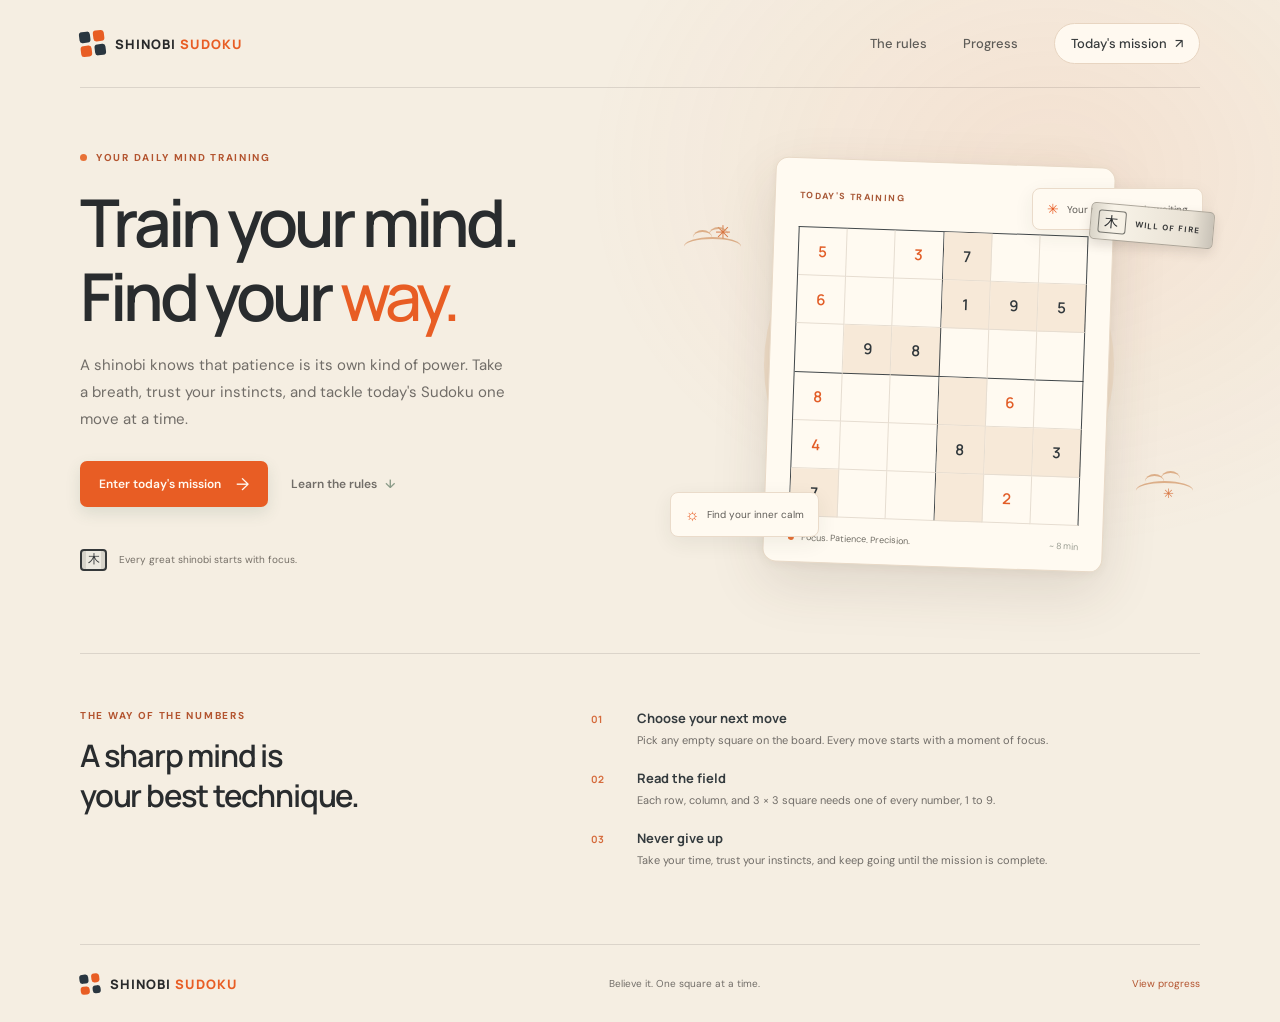
==== commit 6dde1016: "Progress Page" ====
--- a/index.html
+++ b/index.html
@@ -19,6 +19,7 @@
       </a>
       <nav class="site-nav" aria-label="Main navigation">
         <a href="#how-to-play">The rules</a>
+        <a href="progress.html">Progress</a>
         <a class="nav-cta" href="puzzle.html">Today's mission <span aria-hidden="true">↗</span></a>
       </nav>
     </header>
@@ -102,7 +103,7 @@
         <span class="brand-title">SHINOBI <span>SUDOKU</span></span>
       </a>
       <p>Believe it. One square at a time.</p>
-      <a href="puzzle.html">Start your mission →</a>
+      <a href="progress.html">View progress</a>
     </footer>
   </body>
 </html>
--- a/styles.css
+++ b/styles.css
@@ -1405,3 +1405,195 @@
     right: -7px;
   }
 }
+
+.progress-intro {
+  padding: 48px 0 34px;
+}
+
+.progress-intro .eyebrow {
+  margin-bottom: 12px;
+}
+
+.progress-intro h1 {
+  margin: 0 0 10px;
+  font-size: clamp(44px, 6vw, 64px);
+}
+
+.progress-intro > p:last-child {
+  margin-bottom: 0;
+  color: #716d68;
+  font-size: 16px;
+  line-height: 1.65;
+}
+
+.statistics-card {
+  padding: 28px 30px 26px;
+  border: 1px solid #e8d9c7;
+  border-radius: 17px;
+  background: #fffaf1;
+  box-shadow: 0 13px 35px rgb(81 54 37 / 6%);
+}
+
+.statistics-heading {
+  display: flex;
+  align-items: center;
+  gap: 16px;
+  padding-bottom: 22px;
+  border-bottom: 1px solid #e9e3d8;
+}
+
+.statistics-icon {
+  width: 54px;
+  height: 54px;
+  display: grid;
+  place-items: center;
+  flex: 0 0 auto;
+  border-radius: 14px;
+  color: #c94e1f;
+  background: #f7e5d1;
+  font-size: 23px;
+}
+
+.statistics-heading h2 {
+  margin: 0 0 5px;
+  color: #292c2e;
+  font-size: 23px;
+  letter-spacing: -0.5px;
+}
+
+.statistics-heading p {
+  margin: 0;
+  color: #716d68;
+  font-size: 13px;
+}
+
+.statistics-grid {
+  display: grid;
+  grid-template-columns: repeat(3, 1fr);
+  padding: 23px 0 20px;
+}
+
+.statistic {
+  min-height: 73px;
+  display: flex;
+  align-items: center;
+  flex-direction: column;
+  justify-content: center;
+  gap: 6px;
+  text-align: center;
+}
+
+.statistic + .statistic {
+  border-left: 1px solid #e9e3d8;
+}
+
+.statistic strong {
+  color: #29383a;
+  font-family: Manrope, sans-serif;
+  font-size: 27px;
+  font-weight: 700;
+  line-height: 1;
+}
+
+.statistic span {
+  color: #716d68;
+  font-size: 13px;
+}
+
+.storage-note {
+  margin: 0;
+  color: #716d68;
+  font-size: 13px;
+}
+
+.storage-note.storage-error {
+  color: #a33f31;
+}
+
+.back-home-button {
+  min-height: 48px;
+  display: inline-flex;
+  align-items: center;
+  gap: 9px;
+  margin-top: 25px;
+  padding: 0 17px;
+  border: 1px solid #e3d9cc;
+  border-radius: 11px;
+  color: #30373b;
+  background: #fffaf1;
+  font-size: 14px;
+  font-weight: 700;
+  transition: background 150ms ease, border-color 150ms ease;
+}
+
+.back-home-button:hover {
+  border-color: #e6b28e;
+  background: #f8ead8;
+}
+
+.back-home-button span {
+  font-size: 18px;
+  font-weight: 400;
+}
+
+.progress-page main {
+  min-height: calc(100vh - 166px);
+}
+
+@media (max-width: 760px) {
+  .progress-intro {
+    padding-top: 38px;
+  }
+
+  .statistics-card {
+    padding: 24px 21px;
+  }
+}
+
+@media (max-width: 480px) {
+  .progress-intro {
+    padding: 34px 0 25px;
+  }
+
+  .progress-intro h1 {
+    font-size: 45px;
+    letter-spacing: -2px;
+  }
+
+  .progress-intro > p:last-child {
+    font-size: 14px;
+  }
+
+  .statistics-card {
+    padding: 20px 14px;
+    border-radius: 13px;
+  }
+
+  .statistics-heading {
+    gap: 12px;
+    padding-bottom: 18px;
+  }
+
+  .statistics-icon {
+    width: 45px;
+    height: 45px;
+  }
+
+  .statistics-heading h2 {
+    font-size: 19px;
+  }
+
+  .statistics-heading p,
+  .statistic span,
+  .storage-note {
+    font-size: 11px;
+  }
+
+  .statistics-grid {
+    padding: 18px 0;
+  }
+
+  .statistic strong {
+    font-size: 23px;
+  }
+}
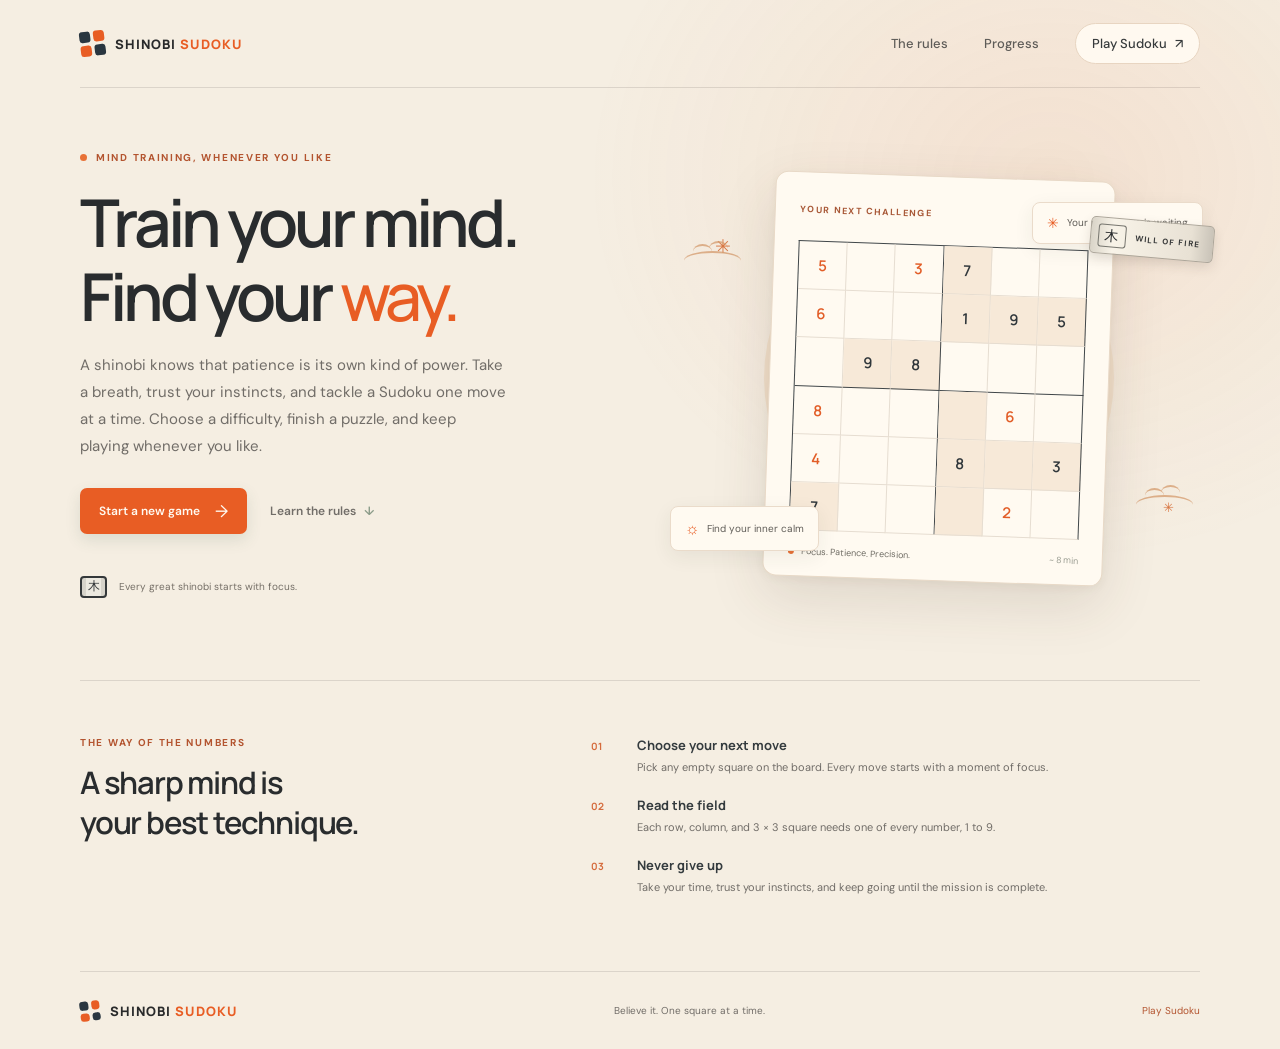
==== commit 08ffe942: "Level Choices" ====
--- a/index.html
+++ b/index.html
@@ -20,22 +20,23 @@
       <nav class="site-nav" aria-label="Main navigation">
         <a href="#how-to-play">The rules</a>
         <a href="progress.html">Progress</a>
-        <a class="nav-cta" href="puzzle.html">Today's mission <span aria-hidden="true">↗</span></a>
+        <a class="nav-cta" href="puzzle.html">Play Sudoku <span aria-hidden="true">↗</span></a>
       </nav>
     </header>
 
     <main>
       <section class="hero" aria-labelledby="hero-title">
         <div class="hero-copy">
-          <p class="eyebrow"><span class="eyebrow-dot"></span> Your daily mind training</p>
+          <p class="eyebrow"><span class="eyebrow-dot"></span> Mind training, whenever you like</p>
           <h1 id="hero-title">Train your mind.<br />Find your <span>way.</span></h1>
           <p class="hero-description">
             A shinobi knows that patience is its own kind of power. Take a breath,
-            trust your instincts, and tackle today's Sudoku one move at a time.
+            trust your instincts, and tackle a Sudoku one move at a time. Choose
+            a difficulty, finish a puzzle, and keep playing whenever you like.
           </p>
           <div class="hero-actions">
             <a class="button button-primary" href="puzzle.html">
-              Enter today's mission <span aria-hidden="true">→</span>
+              Start a new game <span aria-hidden="true">→</span>
             </a>
             <a class="text-link" href="#how-to-play">Learn the rules <span aria-hidden="true">↓</span></a>
           </div>
@@ -54,7 +55,7 @@
           <div class="headband-banner"><span class="headband-symbol" aria-hidden="true">木</span><span>WILL OF FIRE</span></div>
           <div class="preview-card">
             <div class="preview-heading">
-              <span class="preview-label">TODAY'S TRAINING</span>
+              <span class="preview-label">YOUR NEXT CHALLENGE</span>
               <span class="calendar-icon" aria-hidden="true">✳</span>
             </div>
             <div class="preview-grid" aria-hidden="true">
@@ -103,7 +104,7 @@
         <span class="brand-title">SHINOBI <span>SUDOKU</span></span>
       </a>
       <p>Believe it. One square at a time.</p>
-      <a href="progress.html">View progress</a>
+      <a href="puzzle.html">Play Sudoku</a>
     </footer>
   </body>
 </html>
--- a/styles.css
+++ b/styles.css
@@ -1597,3 +1597,85 @@
     font-size: 23px;
   }
 }
+
+.difficulty-picker {
+  display: flex;
+  align-items: center;
+  justify-content: center;
+  gap: 7px;
+  margin: 18px 0 0;
+}
+
+.difficulty-picker-label {
+  margin-right: 4px;
+  color: #777169;
+  font-size: 11px;
+  font-weight: 600;
+}
+
+.difficulty-option {
+  min-width: 64px;
+  min-height: 31px;
+  padding: 0 11px;
+  border: 1px solid #eadbca;
+  border-radius: 999px;
+  color: #6f6b64;
+  background: #fffaf1;
+  cursor: pointer;
+  font-size: 10px;
+  font-weight: 600;
+  transition: background 140ms ease, border-color 140ms ease, color 140ms ease;
+}
+
+.difficulty-option:hover {
+  border-color: #e7a47b;
+  background: #f9ecdc;
+}
+
+.difficulty-option[aria-pressed="true"] {
+  border-color: #e85d24;
+  color: #fffaf1;
+  background: #e85d24;
+}
+
+.button-next {
+  min-height: 35px;
+  gap: 7px;
+  padding: 0 11px;
+  border-radius: 5px;
+  color: #a64b29;
+  background: #f7e5d1;
+  font-size: 10px;
+}
+
+.button-next:hover {
+  background: #f1d5bb;
+}
+
+@media (max-width: 480px) {
+  .difficulty-picker {
+    gap: 5px;
+  }
+
+  .difficulty-picker-label {
+    margin-right: 1px;
+    font-size: 10px;
+  }
+
+  .difficulty-option {
+    min-width: 0;
+    min-height: 30px;
+    padding-inline: 10px;
+  }
+
+  .game-actions {
+    width: 100%;
+    flex-wrap: wrap;
+    gap: 4px;
+  }
+
+  .game-actions .button {
+    padding-inline: 8px;
+    font-size: 9px;
+  }
+}
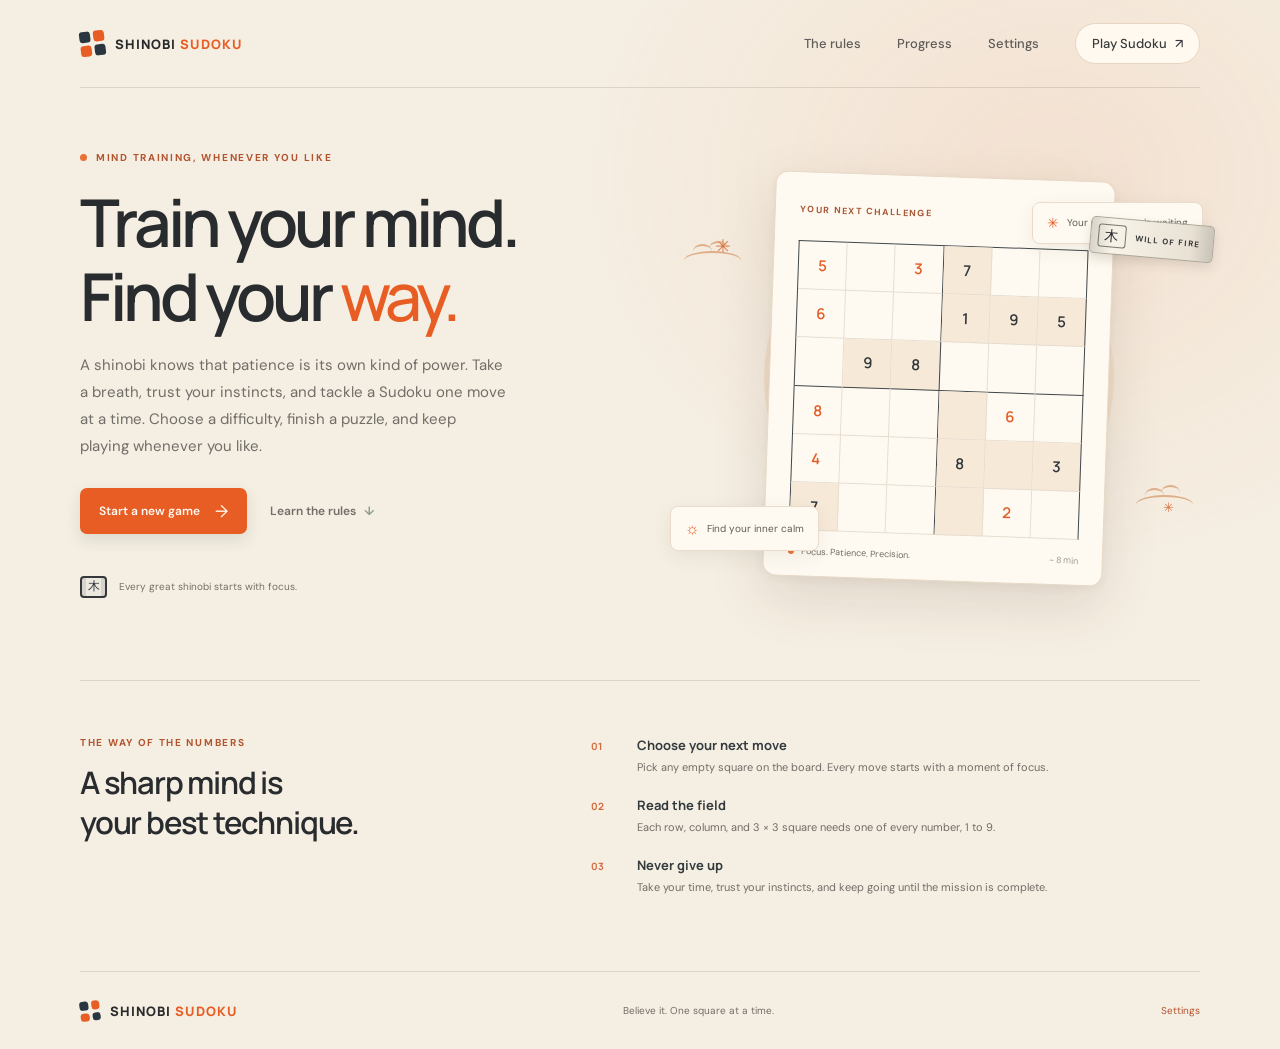
==== commit 22c77d1a: "Setting Page" ====
--- a/index.html
+++ b/index.html
@@ -10,6 +10,7 @@
     <meta name="theme-color" content="#f5eee2" />
     <title>Shinobi Sudoku — Train your mind</title>
     <link rel="stylesheet" href="styles.css" />
+    <script src="settings.js" defer></script>
   </head>
   <body class="home-page">
     <header class="site-header">
@@ -20,6 +21,7 @@
       <nav class="site-nav" aria-label="Main navigation">
         <a href="#how-to-play">The rules</a>
         <a href="progress.html">Progress</a>
+        <a href="settings.html">Settings</a>
         <a class="nav-cta" href="puzzle.html">Play Sudoku <span aria-hidden="true">↗</span></a>
       </nav>
     </header>
@@ -104,7 +106,7 @@
         <span class="brand-title">SHINOBI <span>SUDOKU</span></span>
       </a>
       <p>Believe it. One square at a time.</p>
-      <a href="puzzle.html">Play Sudoku</a>
+      <a href="settings.html">Settings</a>
     </footer>
   </body>
 </html>
--- a/styles.css
+++ b/styles.css
@@ -1679,3 +1679,553 @@
     font-size: 9px;
   }
 }
+
+.settings-intro {
+  padding: 48px 0 30px;
+}
+
+.settings-intro .eyebrow {
+  margin-bottom: 12px;
+}
+
+.settings-intro h1 {
+  margin: 0 0 9px;
+  font-size: clamp(44px, 6vw, 64px);
+}
+
+.settings-intro > p:last-child {
+  max-width: 680px;
+  margin-bottom: 0;
+  color: #716d68;
+  font-size: 16px;
+  line-height: 1.65;
+}
+
+.settings-form {
+  display: grid;
+  gap: 20px;
+}
+
+.settings-card {
+  padding: 27px 29px;
+  border: 1px solid #e8d9c7;
+  border-radius: 17px;
+  background: #fffaf1;
+  box-shadow: 0 13px 35px rgb(81 54 37 / 6%);
+}
+
+.settings-card-heading {
+  display: flex;
+  align-items: center;
+  gap: 15px;
+  margin-bottom: 22px;
+}
+
+.settings-icon {
+  width: 52px;
+  height: 52px;
+  display: grid;
+  place-items: center;
+  flex: 0 0 auto;
+  border-radius: 14px;
+  color: #b3542f;
+  background: #f7e5d1;
+  font-size: 23px;
+}
+
+.settings-card-heading h2 {
+  margin: 0 0 5px;
+  color: #292c2e;
+  font-size: 22px;
+  letter-spacing: -0.5px;
+}
+
+.settings-card-heading p {
+  margin: 0;
+  color: #716d68;
+  font-size: 13px;
+}
+
+.setting-row {
+  min-height: 58px;
+  display: flex;
+  align-items: center;
+  justify-content: space-between;
+  gap: 18px;
+  color: #353b3c;
+  font-size: 14px;
+}
+
+.setting-row + .setting-row {
+  border-top: 1px solid #e9e3d8;
+}
+
+.setting-row select {
+  width: min(190px, 45%);
+  min-height: 42px;
+  padding: 0 12px;
+  border: 1px solid #e3d9cc;
+  border-radius: 9px;
+  color: #363b3c;
+  background: #fffdf8;
+  font: inherit;
+}
+
+.setting-row select:focus-visible,
+.setting-toggle input:focus-visible {
+  outline: 3px solid #d88a5f;
+  outline-offset: 3px;
+}
+
+.setting-toggle {
+  cursor: pointer;
+}
+
+.setting-toggle input {
+  width: 20px;
+  height: 20px;
+  flex: 0 0 auto;
+  accent-color: #e85d24;
+  cursor: pointer;
+}
+
+.settings-status {
+  margin: 0;
+  color: #716d68;
+  font-size: 12px;
+}
+
+.settings-status.settings-error {
+  color: #a33f31;
+}
+
+.settings-page main {
+  min-height: calc(100vh - 166px);
+}
+
+body.large-numbers .sudoku-cell {
+  font-size: clamp(18px, 4vw, 25px);
+}
+
+body.focus-lens-off .sudoku-cell.related,
+body.focus-lens-off .sudoku-cell.same-number {
+  background: #fffaf1;
+}
+
+body.focus-lens-off .sudoku-cell.selected {
+  background: #f8dfc9;
+}
+
+body.relax-mode .game-stats > span:last-child {
+  visibility: hidden;
+}
+
+body[data-theme="light"] {
+  color: #26352d;
+  background: #f7f8f4;
+}
+
+body[data-theme="light"] .site-header,
+body[data-theme="light"] .how-section,
+body[data-theme="light"] .play-section,
+body[data-theme="light"] .site-footer {
+  border-color: #e3e7df;
+}
+
+body[data-theme="light"] .eyebrow,
+body[data-theme="light"] .site-nav .nav-cta,
+body[data-theme="light"] .difficulty-pill,
+body[data-theme="light"] .site-footer > a:last-child {
+  color: #547866;
+}
+
+body[data-theme="light"] h1,
+body[data-theme="light"] h2,
+body[data-theme="light"] .statistics-heading h2,
+body[data-theme="light"] .how-step h3 {
+  color: #26352d;
+}
+
+body[data-theme="light"] h1 span,
+body[data-theme="light"] .brand-title > span {
+  color: #6d8b72;
+}
+
+body[data-theme="light"] .button-primary,
+body[data-theme="light"] .button-check,
+body[data-theme="light"] .difficulty-option[aria-pressed="true"] {
+  border-color: #355b49;
+  background: #355b49;
+}
+
+body[data-theme="light"] .button-primary:hover,
+body[data-theme="light"] .button-check:hover {
+  background: #294a3a;
+}
+
+body[data-theme="light"] .hero-art::before {
+  background: #e9eee5;
+}
+
+body[data-theme="light"] .art-sun {
+  background: #9daf94;
+}
+
+body[data-theme="light"] .preview-card,
+body[data-theme="light"] .game-card,
+body[data-theme="light"] .settings-card,
+body[data-theme="light"] .statistics-card {
+  border-color: #e3e7df;
+  background: #fffefa;
+}
+
+body[data-theme="light"] .sudoku-cell,
+body[data-theme="light"] .difficulty-option {
+  color: #49664e;
+  background: #fffefa;
+}
+
+body[data-theme="light"] .sudoku-cell.given {
+  color: #35483a;
+  background: #f0f3ed;
+}
+
+body[data-theme="light"] .sudoku-cell.related {
+  background: #f0f3ed;
+}
+
+body[data-theme="light"] .sudoku-cell.same-number,
+body[data-theme="light"] .sudoku-cell.selected {
+  background: #e4ecdf;
+}
+
+body[data-theme="light"] .difficulty-option[aria-pressed="true"] {
+  color: #fffefa;
+}
+
+body[data-theme="light"] .number-button,
+body[data-theme="light"] .erase-button,
+body[data-theme="light"] .button-next,
+body[data-theme="light"] .statistics-icon,
+body[data-theme="light"] .settings-icon {
+  color: #49664e;
+  background: #edf2e9;
+}
+
+body[data-theme="light"] .difficulty-pill {
+  border-color: #e2e8de;
+  background: #f2f5ee;
+}
+
+body[data-theme="light"] .back-home-button,
+body[data-theme="light"] .setting-row select {
+  border-color: #dce4dc;
+  color: #26352d;
+  background: #fffefa;
+}
+
+body[data-theme="dark"] {
+  color-scheme: dark;
+  color: #eee8dd;
+  background:
+    radial-gradient(ellipse at 82% 17%, rgb(91 62 47 / 28%), transparent 29rem),
+    #202528;
+}
+
+body[data-theme="dark"] h1,
+body[data-theme="dark"] h2,
+body[data-theme="dark"] .statistics-heading h2,
+body[data-theme="dark"] .how-step h3,
+body[data-theme="dark"] .brand-title,
+body[data-theme="dark"] .setting-row {
+  color: #eee8dd;
+}
+
+body[data-theme="dark"] h1 span,
+body[data-theme="dark"] .brand-title > span {
+  color: #f18a54;
+}
+
+body[data-theme="dark"] .site-header,
+body[data-theme="dark"] .how-section,
+body[data-theme="dark"] .play-section,
+body[data-theme="dark"] .site-footer,
+body[data-theme="dark"] .game-bottom,
+body[data-theme="dark"] .statistics-heading,
+body[data-theme="dark"] .setting-row + .setting-row,
+body[data-theme="dark"] .statistic + .statistic {
+  border-color: #41474a;
+}
+
+body[data-theme="dark"] .site-nav,
+body[data-theme="dark"] .site-footer,
+body[data-theme="dark"] .site-nav .nav-cta,
+body[data-theme="dark"] .hero-description,
+body[data-theme="dark"] .text-link,
+body[data-theme="dark"] .mission-intro > p:last-child,
+body[data-theme="dark"] .progress-intro > p:last-child,
+body[data-theme="dark"] .settings-intro > p:last-child,
+body[data-theme="dark"] .how-step p,
+body[data-theme="dark"] .game-date,
+body[data-theme="dark"] .game-stats,
+body[data-theme="dark"] .game-message,
+body[data-theme="dark"] .keyboard-hint,
+body[data-theme="dark"] .statistics-heading p,
+body[data-theme="dark"] .statistic span,
+body[data-theme="dark"] .storage-note,
+body[data-theme="dark"] .settings-card-heading p,
+body[data-theme="dark"] .settings-status,
+body[data-theme="dark"] .difficulty-picker-label {
+  color: #bcb8af;
+}
+
+body[data-theme="dark"] .eyebrow,
+body[data-theme="dark"] .difficulty-pill,
+body[data-theme="dark"] .site-footer > a:last-child {
+  color: #f18a54;
+}
+
+body[data-theme="dark"] .brand-mark span {
+  background: #c4c0b6;
+}
+
+body[data-theme="dark"] .brand-mark span:nth-child(2),
+body[data-theme="dark"] .brand-mark span:nth-child(3) {
+  background: #e85d24;
+}
+
+body[data-theme="dark"] .preview-card,
+body[data-theme="dark"] .game-card,
+body[data-theme="dark"] .settings-card,
+body[data-theme="dark"] .statistics-card,
+body[data-theme="dark"] .floating-note,
+body[data-theme="dark"] .back-home-button {
+  border-color: #44494a;
+  color: #eee8dd;
+  background: #2b3032;
+}
+
+body[data-theme="dark"] .hero-art::before {
+  background: #383333;
+}
+
+body[data-theme="dark"] .art-sun {
+  background: #e85d24;
+  opacity: 0.19;
+}
+
+body[data-theme="dark"] .headband-banner {
+  border-color: #66605a;
+  background: linear-gradient(90deg, #64615b, #aaa69b 18%, #807b72 82%, #55534e);
+  color: #202528;
+}
+
+body[data-theme="dark"] .headband-symbol {
+  border-color: #57544e;
+  color: #202528;
+}
+
+body[data-theme="dark"] .preview-label,
+body[data-theme="dark"] .preview-footer,
+body[data-theme="dark"] .preview-time {
+  color: #c7b9a7;
+}
+
+body[data-theme="dark"] .preview-grid {
+  border-color: #79756d;
+}
+
+body[data-theme="dark"] .preview-grid span {
+  border-color: #45494a;
+  color: #f18a54;
+}
+
+body[data-theme="dark"] .preview-grid span:nth-child(3n),
+body[data-theme="dark"] .preview-grid span:nth-child(n + 13):nth-child(-n + 18) {
+  border-color: #79756d;
+}
+
+body[data-theme="dark"] .preview-grid span:nth-child(4),
+body[data-theme="dark"] .preview-grid span:nth-child(10),
+body[data-theme="dark"] .preview-grid span:nth-child(11),
+body[data-theme="dark"] .preview-grid span:nth-child(12),
+body[data-theme="dark"] .preview-grid span:nth-child(14),
+body[data-theme="dark"] .preview-grid span:nth-child(15),
+body[data-theme="dark"] .preview-grid span:nth-child(22),
+body[data-theme="dark"] .preview-grid span:nth-child(28),
+body[data-theme="dark"] .preview-grid span:nth-child(29),
+body[data-theme="dark"] .preview-grid span:nth-child(30),
+body[data-theme="dark"] .preview-grid span:nth-child(31),
+body[data-theme="dark"] .preview-grid span:nth-child(34) {
+  color: #eee8dd;
+  background: #383a39;
+}
+
+body[data-theme="dark"] .sudoku-board {
+  border-color: #8c877c;
+  background: #2b3032;
+}
+
+body[data-theme="dark"] .sudoku-cell {
+  border-color: #45494a;
+  color: #f18a54;
+  background: #2b3032;
+}
+
+body[data-theme="dark"] .sudoku-cell:nth-child(3n),
+body[data-theme="dark"] .sudoku-cell:nth-child(n + 19):nth-child(-n + 27),
+body[data-theme="dark"] .sudoku-cell:nth-child(n + 46):nth-child(-n + 54) {
+  border-color: #8c877c;
+}
+
+body[data-theme="dark"] .sudoku-cell.given {
+  color: #eee8dd;
+  background: #34393a;
+}
+
+body[data-theme="dark"] .sudoku-cell.related {
+  background: #383634;
+}
+
+body[data-theme="dark"] .sudoku-cell.same-number,
+body[data-theme="dark"] .sudoku-cell.selected {
+  background: #513b30;
+}
+
+body[data-theme="dark"] .sudoku-cell.error {
+  color: #ffaaa0;
+  background: #563a38;
+}
+
+body[data-theme="dark"] .number-button,
+body[data-theme="dark"] .erase-button,
+body[data-theme="dark"] .difficulty-option,
+body[data-theme="dark"] .button-next,
+body[data-theme="dark"] .difficulty-pill,
+body[data-theme="dark"] .statistics-icon,
+body[data-theme="dark"] .settings-icon {
+  border-color: #494747;
+  color: #f1a071;
+  background: #383635;
+}
+
+body[data-theme="dark"] .difficulty-option[aria-pressed="true"],
+body[data-theme="dark"] .button-primary,
+body[data-theme="dark"] .button-check {
+  border-color: #e85d24;
+  color: #fffaf1;
+  background: #c94e1f;
+}
+
+body[data-theme="dark"] .difficulty-option[aria-pressed="true"]:hover,
+body[data-theme="dark"] .button-primary:hover,
+body[data-theme="dark"] .button-check:hover {
+  background: #a9411b;
+}
+
+body[data-theme="dark"] .difficulty-option:hover,
+body[data-theme="dark"] .number-button:hover,
+body[data-theme="dark"] .erase-button:hover,
+body[data-theme="dark"] .button-next:hover,
+body[data-theme="dark"] .button-quiet:hover,
+body[data-theme="dark"] .back-home-button:hover {
+  background: #46403b;
+}
+
+body[data-theme="dark"] .setting-row select {
+  border-color: #494747;
+  color: #eee8dd;
+  background: #202528;
+}
+
+body[data-theme="dark"] .statistics-icon,
+body[data-theme="dark"] .settings-icon {
+  color: #f18a54;
+}
+
+body[data-theme="dark"] .statistic strong {
+  color: #eee8dd;
+}
+
+body[data-theme="dark"] .button-quiet {
+  color: #c3bdb3;
+}
+
+body[data-theme="dark"] .button-next {
+  color: #f1a071;
+}
+
+body.focus-lens-off .sudoku-cell.related,
+body.focus-lens-off .sudoku-cell.same-number,
+body[data-theme="light"].focus-lens-off .sudoku-cell.related,
+body[data-theme="light"].focus-lens-off .sudoku-cell.same-number {
+  background: #fffaf1;
+}
+
+body[data-theme="dark"].focus-lens-off .sudoku-cell.related,
+body[data-theme="dark"].focus-lens-off .sudoku-cell.same-number {
+  background: #2b3032;
+}
+
+@media (max-width: 760px) {
+  .settings-intro {
+    padding-top: 38px;
+  }
+
+  .settings-card {
+    padding: 24px 21px;
+  }
+}
+
+@media (max-width: 480px) {
+  .settings-intro {
+    padding: 34px 0 25px;
+  }
+
+  .settings-intro h1 {
+    font-size: 45px;
+    letter-spacing: -2px;
+  }
+
+  .settings-intro > p:last-child {
+    font-size: 14px;
+  }
+
+  .settings-form {
+    gap: 14px;
+  }
+
+  .settings-card {
+    padding: 20px 14px;
+    border-radius: 13px;
+  }
+
+  .settings-card-heading {
+    gap: 12px;
+    margin-bottom: 15px;
+  }
+
+  .settings-icon {
+    width: 45px;
+    height: 45px;
+  }
+
+  .settings-card-heading h2 {
+    font-size: 19px;
+  }
+
+  .settings-card-heading p {
+    font-size: 11px;
+  }
+
+  .setting-row {
+    min-height: 53px;
+    font-size: 12px;
+  }
+
+  .setting-row select {
+    width: 45%;
+    min-height: 38px;
+    font-size: 12px;
+  }
+}
